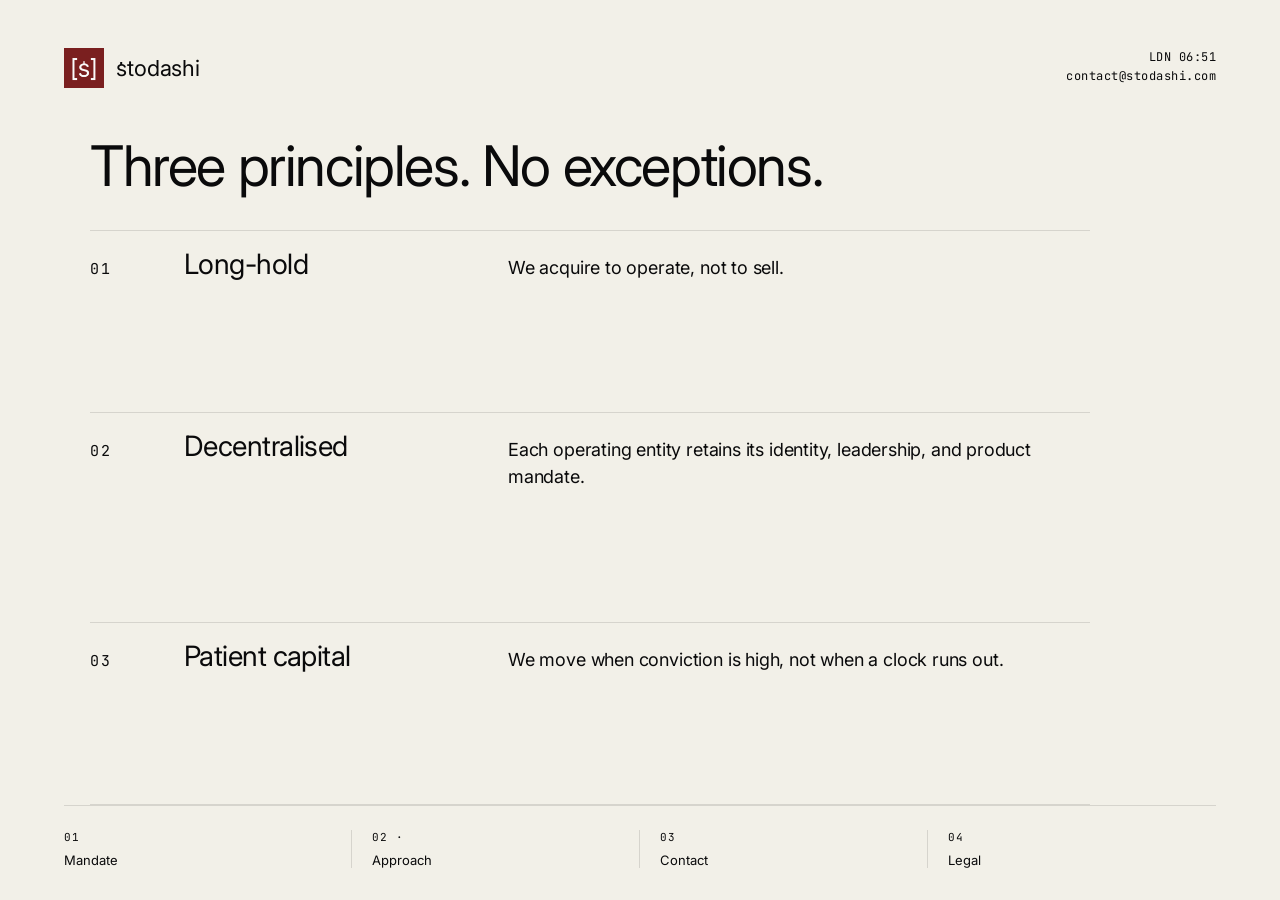
==== approach.html @ 736af3a5 "Reangle: London not Kuwait; mandate/lobby/console emphasize records hold; index hero Building/Connec" ====
<!DOCTYPE html>
<html lang="en">
<head>
  <meta charset="UTF-8" />
  <meta name="viewport" content="width=device-width, initial-scale=1.0" />
  <title>Approach &mdash; stodashi</title>
  <meta name="description" content="Long-hold. Decentralised. Patient capital. Quiet." />
  <meta name="robots" content="index,follow" />
  <link rel="icon" type="image/png" href="/assets/stodashi-logo.png" />

  <link rel="preconnect" href="https://fonts.googleapis.com" />
  <link rel="preconnect" href="https://fonts.gstatic.com" crossorigin />
  <link
    href="https://fonts.googleapis.com/css2?family=Inter:wght@400&family=JetBrains+Mono:wght@400&display=swap"
    rel="stylesheet"
  />

  <style>
    :root {
      --obsidian: #0A0A0B;
      --graphite: #1A1A1C;
      --bone: #F2F0E8;
      --ash: #8C8C8F;
      --iron: #2A2A2D;
      --oxblood: #791F1F;

      --font-display: 'Inter', -apple-system, BlinkMacSystemFont, 'Helvetica Neue', sans-serif;
      --font-mono: 'JetBrains Mono', 'SF Mono', Menlo, Consolas, monospace;
    }

    *, *::before, *::after { box-sizing: border-box; }

    html, body {
      margin: 0;
      padding: 0;
      background: var(--obsidian);
      color: var(--bone);
      font-family: var(--font-display);
      font-weight: 400;
      -webkit-font-smoothing: antialiased;
      -moz-osx-font-smoothing: grayscale;
    }

    body {
      min-height: 100vh;
      display: flex;
      flex-direction: column;
      padding: 48px 64px 32px;
    }

    a { color: inherit; text-decoration: none; transition: color 120ms ease; }

    /* Header ---------------------------------------------------------------- */
    header.site {
      display: flex;
      justify-content: space-between;
      align-items: flex-start;
      margin-bottom: 48px;
    }
    .lockup { display: inline-flex; align-items: center; gap: 12px; }
    .lockup-mark { width: 40px; height: 40px; display: block; }
    .lockup-text { font-size: 22px; letter-spacing: -0.005em; color: var(--bone); }
    .stamp {
      font-family: var(--font-mono);
      font-size: 12px;
      color: var(--bone);
      text-align: right;
      letter-spacing: 0.04em;
      line-height: 1.6;
    }
    .stamp a { color: inherit; transition: color 120ms ease; }
    .stamp a:hover { color: var(--bone); }

    /* Page title ------------------------------------------------------------ */
    h1.title {
      font-size: 56px;
      line-height: 1.1;
      letter-spacing: -0.025em;
      color: var(--bone);
      white-space: nowrap;
      margin: 0 0 32px;
      font-weight: 400;
    }

    main { flex: 1; max-width: 1100px; width: 100%; margin: 0 auto; display: flex; flex-direction: column; }

    /* Statements ------------------------------------------------------------ */
    .statements {
      max-width: 1000px;
      border-top: 1px solid var(--iron);
      flex: 1;
      display: flex;
      flex-direction: column;
    }
    .statement {
      display: grid;
      grid-template-columns: 70px 300px 1fr;
      gap: 24px;
      padding: 18px 0;
      border-bottom: 1px solid var(--iron);
      align-items: baseline;
      flex: 1;
    }
    .statement .num {
      font-family: var(--font-mono);
      font-size: 15px;
      letter-spacing: 0.12em;
      color: var(--bone);
    }
    .statement .heading {
      font-family: var(--font-display);
      font-size: 28px;
      line-height: 1.1;
      letter-spacing: -0.02em;
      color: var(--bone);
    }
    .statement .text {
      font-size: 18px;
      line-height: 1.5;
      letter-spacing: -0.01em;
      color: var(--bone);
      max-width: 56ch;
      margin: 0;
    }

    /* Index footer ---------------------------------------------------------- */
    .index {
      border-top: 1px solid var(--iron);
      padding-top: 24px;
      margin-top: 0;
      display: grid;
      grid-template-columns: repeat(4, 1fr);
    }
    .index-item { padding: 0 20px; border-right: 1px solid var(--iron); }
    .index-item:first-child { padding-left: 0; }
    .index-item:last-child { padding-right: 0; border-right: none; }
    .index-item a { display: block; }
    .index-num {
      font-family: var(--font-mono);
      font-size: 11px;
      color: var(--ash);
      letter-spacing: 0.08em;
      margin-bottom: 8px;
      transition: color 120ms ease;
    }
    .index-title {
      font-size: 13px;
      color: var(--ash);
      letter-spacing: -0.005em;
      display: block;
      transition: color 120ms ease;
    }
    .index-item a:hover .index-num,
    .index-item a:hover .index-title { color: var(--bone); }
    .index-item.current .index-num,
    .index-item.current .index-title { color: var(--bone); }
    .index-item.current { pointer-events: none; }

    @media (max-width: 720px) {
      body { padding: 32px 24px; }
      header.site { margin-bottom: 48px; }
      h1.title { font-size: 36px; white-space: normal; }
      .statement {
        grid-template-columns: 50px 1fr;
        gap: 14px 14px;
        padding: 22px 0;
      }
      .statement .text { grid-column: 1 / -1; font-size: 16px; }
      .index {
        grid-template-columns: 1fr 1fr;
        gap: 24px 0;
        margin-top: 0;
      }
      .index-item:nth-child(2) { border-right: none; padding-right: 0; }
      .index-item:nth-child(3) { padding-left: 0; border-right: 1px solid var(--iron); }
      .index-item:nth-child(4) { padding-right: 0; border-right: none; }
    }
    @media (max-width: 420px) {
      .index { grid-template-columns: 1fr; }
      .index-item {
        padding: 16px 0;
        border-right: none !important;
        border-bottom: 1px solid var(--iron);
      }
      .index-item:last-child { border-bottom: none; }
    }

    /* Page transition ------------------------------------------------------- */
    @view-transition { navigation: auto; }
    ::view-transition-old(root), ::view-transition-new(root) { animation-duration: 200ms; animation-timing-function: cubic-bezier(0.2, 0.6, 0.2, 1); }
    @keyframes pageFadeIn { from { opacity: 0; } to { opacity: 1; } }
    body { animation: pageFadeIn 200ms cubic-bezier(0.2, 0.6, 0.2, 1); }
    @supports (view-transition-name: none) { body { animation: none; } }
    @media (prefers-reduced-motion: reduce) { body { animation: none; } }
    .lockup-text .lockup-s { position: relative; display: inline-block; }
    .lockup-text .lockup-s::before { content: ""; position: absolute; top: 0.32em; left: 50%; transform: translateX(-50%); width: 0.075em; height: 0.13em; background: currentColor; }
    /* Inverted palette */
    body { --bone: #0A0A0B; --obsidian: #F2F0E8; --iron: #D6D4CD; --ash: #0A0A0B; }
  </style>
</head>
<body>
  <header class="site">
    <a href="index.html" class="lockup" aria-label="Stodashi home">
      <img src="/assets/stodashi-logo.png" alt="" class="lockup-mark" width="40" height="40" />
      <span class="lockup-text"><span class="lockup-s">s</span>todashi</span>
    </a>
    <div class="stamp">
      <span id="local-time">LDN --:--</span><br />
      <a href="mailto:contact@stodashi.com">contact@stodashi.com</a>
    </div>
  </header>

  <main>
    <h1 class="title">Three principles. No exceptions.</h1>

    <div class="statements">
      <div class="statement">
        <div class="num">01</div>
        <div class="heading">Long-hold</div>
        <p class="text">We acquire to operate, not to sell.</p>
      </div>
      <div class="statement">
        <div class="num">02</div>
        <div class="heading">Decentralised</div>
        <p class="text">Each operating entity retains its identity, leadership, and product mandate.</p>
      </div>
      <div class="statement">
        <div class="num">03</div>
        <div class="heading">Patient capital</div>
        <p class="text">We move when conviction is high, not when a clock runs out.</p>
      </div>
    </div>
  </main>

  <nav class="index" aria-label="Sections">
    <div class="index-item">
      <a href="mandate.html">
        <div class="index-num">01</div>
        <span class="index-title">Mandate</span>
      </a>
    </div>
    <div class="index-item current">
      <a href="approach.html" aria-current="page">
        <div class="index-num">02 &middot;</div>
        <span class="index-title">Approach</span>
      </a>
    </div>
    <div class="index-item">
      <a href="contact.html">
        <div class="index-num">03</div>
        <span class="index-title">Contact</span>
      </a>
    </div>
    <div class="index-item">
      <a href="legal.html">
        <div class="index-num">04</div>
        <span class="index-title">Legal</span>
      </a>
    </div>
  </nav>
  <script src="/time.js" defer></script>
</body>
</html>
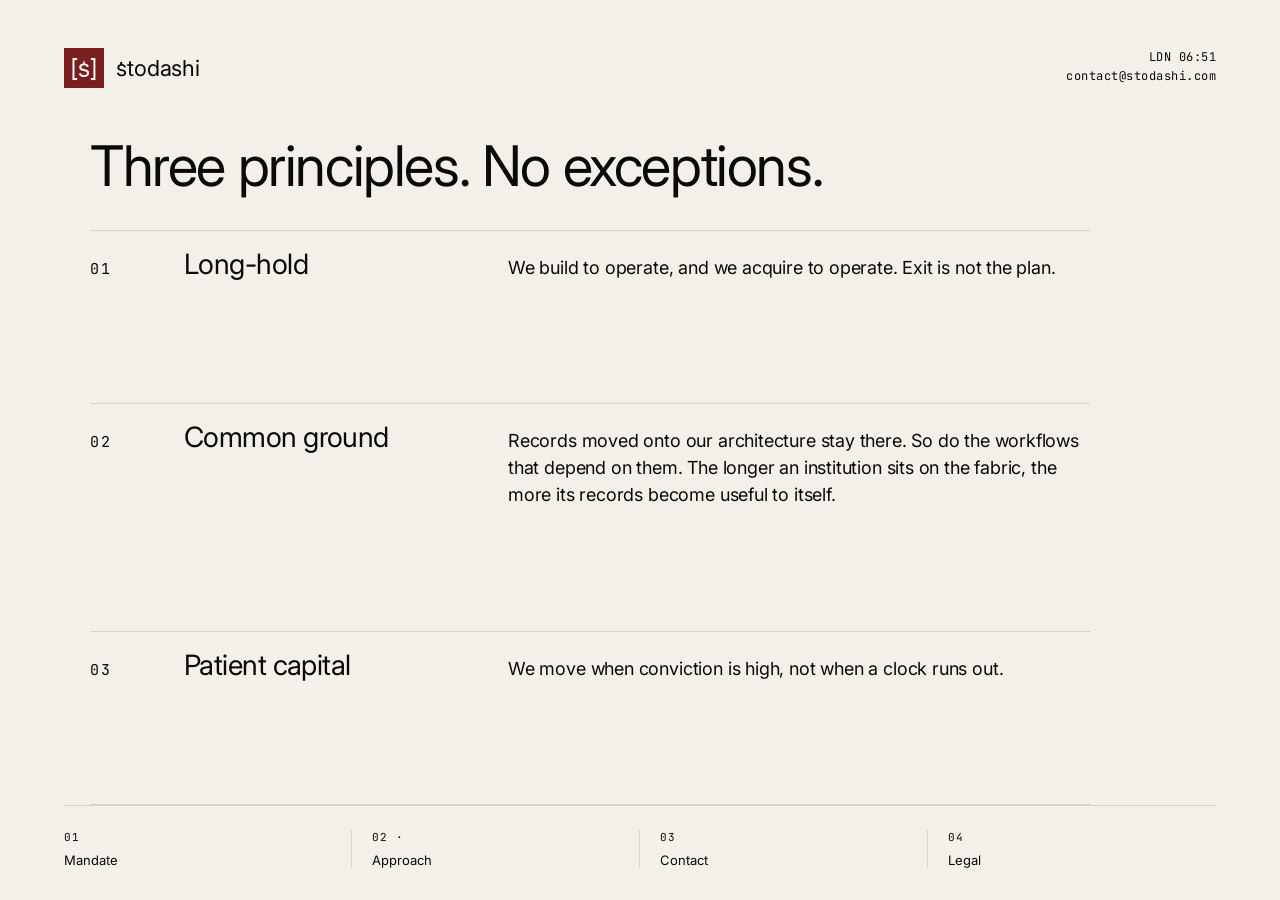
==== commit ca4fa614: "Mandate diptych (Build/Connect with taglines); Approach copy revised; 3-button Contact; CONNECT tab " ====
--- a/approach.html
+++ b/approach.html
@@ -217,12 +217,12 @@
       <div class="statement">
         <div class="num">01</div>
         <div class="heading">Long-hold</div>
-        <p class="text">We acquire to operate, not to sell.</p>
+        <p class="text">We build to operate, and we acquire to operate. Exit is not the plan.</p>
       </div>
       <div class="statement">
         <div class="num">02</div>
-        <div class="heading">Decentralised</div>
-        <p class="text">Each operating entity retains its identity, leadership, and product mandate.</p>
+        <div class="heading">Common ground</div>
+        <p class="text">Records moved onto our architecture stay there. So do the workflows that depend on them. The longer an institution sits on the fabric, the more its records become useful to itself.</p>
       </div>
       <div class="statement">
         <div class="num">03</div>
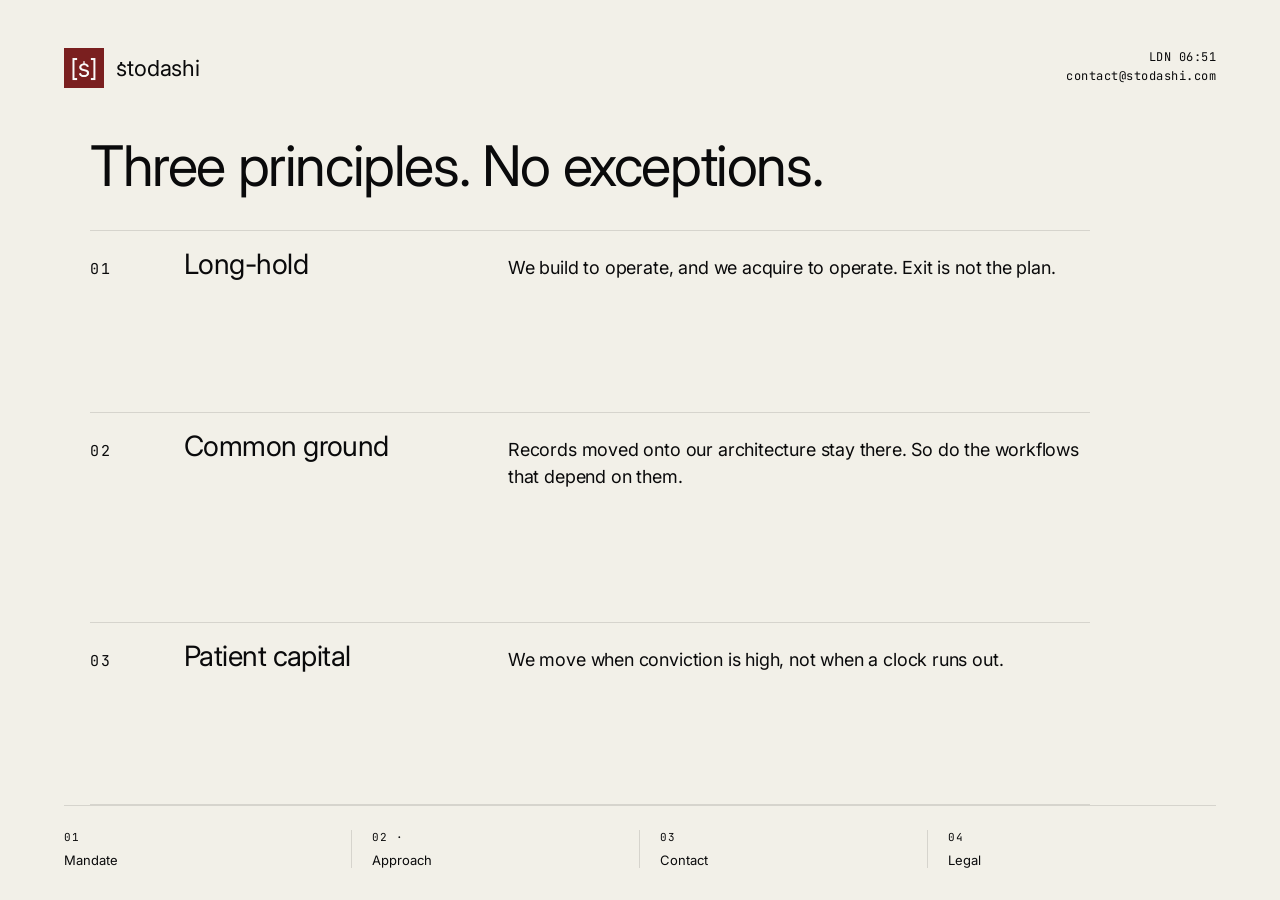
==== commit a567e0e5: "Tighten Common ground statement to two sentences" ====
--- a/approach.html
+++ b/approach.html
@@ -222,7 +222,7 @@
       <div class="statement">
         <div class="num">02</div>
         <div class="heading">Common ground</div>
-        <p class="text">Records moved onto our architecture stay there. So do the workflows that depend on them. The longer an institution sits on the fabric, the more its records become useful to itself.</p>
+        <p class="text">Records moved onto our architecture stay there. So do the workflows that depend on them.</p>
       </div>
       <div class="statement">
         <div class="num">03</div>
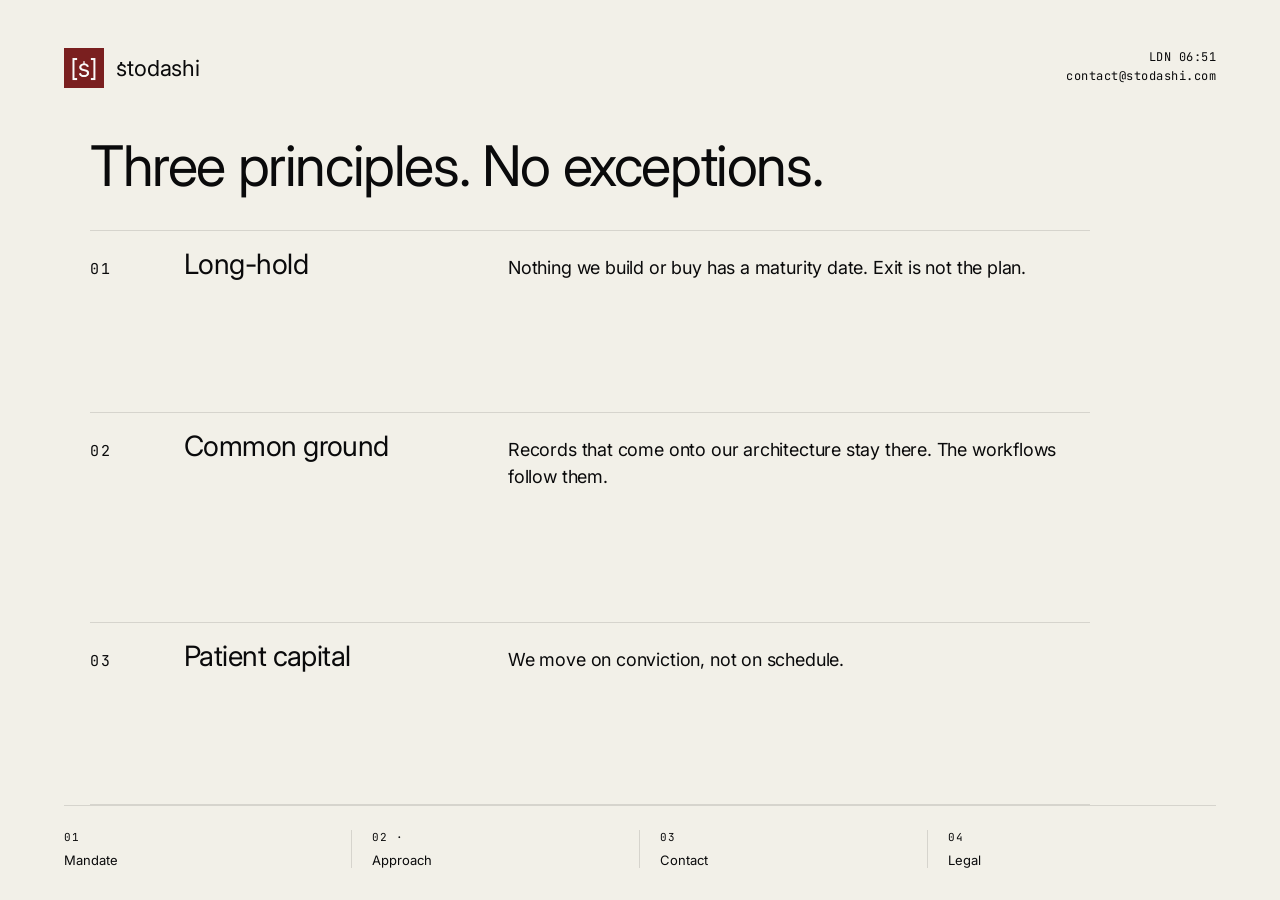
==== commit 7ef7d321: "Fresh rewrite across all pages: plainspoken voice, software-build + records-acquisition positioning" ====
--- a/approach.html
+++ b/approach.html
@@ -4,7 +4,7 @@
   <meta charset="UTF-8" />
   <meta name="viewport" content="width=device-width, initial-scale=1.0" />
   <title>Approach &mdash; stodashi</title>
-  <meta name="description" content="Long-hold. Decentralised. Patient capital. Quiet." />
+  <meta name="description" content="Long-hold. Common ground. Patient capital." />
   <meta name="robots" content="index,follow" />
   <link rel="icon" type="image/png" href="/assets/stodashi-logo.png" />
 
@@ -217,17 +217,17 @@
       <div class="statement">
         <div class="num">01</div>
         <div class="heading">Long-hold</div>
-        <p class="text">We build to operate, and we acquire to operate. Exit is not the plan.</p>
+        <p class="text">Nothing we build or buy has a maturity date. Exit is not the plan.</p>
       </div>
       <div class="statement">
         <div class="num">02</div>
         <div class="heading">Common ground</div>
-        <p class="text">Records moved onto our architecture stay there. So do the workflows that depend on them.</p>
+        <p class="text">Records that come onto our architecture stay there. The workflows follow them.</p>
       </div>
       <div class="statement">
         <div class="num">03</div>
         <div class="heading">Patient capital</div>
-        <p class="text">We move when conviction is high, not when a clock runs out.</p>
+        <p class="text">We move on conviction, not on schedule.</p>
       </div>
     </div>
   </main>
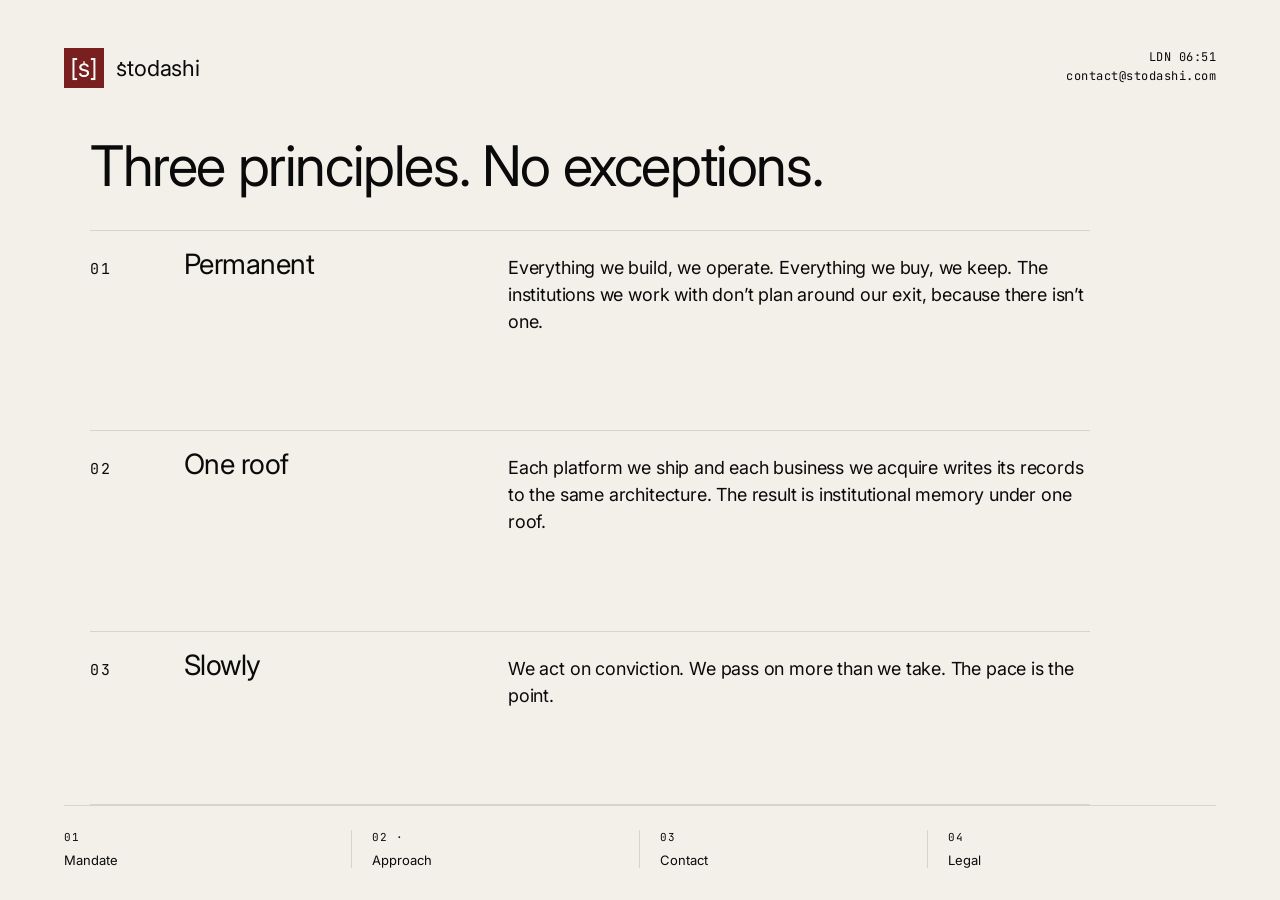
==== commit d53a0b49: "Approach principles fully rewritten: Permanent / One roof / Slowly (new names + bodies)" ====
--- a/approach.html
+++ b/approach.html
@@ -4,7 +4,7 @@
   <meta charset="UTF-8" />
   <meta name="viewport" content="width=device-width, initial-scale=1.0" />
   <title>Approach &mdash; stodashi</title>
-  <meta name="description" content="Long-hold. Common ground. Patient capital." />
+  <meta name="description" content="Permanent. One roof. Slowly." />
   <meta name="robots" content="index,follow" />
   <link rel="icon" type="image/png" href="/assets/stodashi-logo.png" />
 
@@ -216,18 +216,18 @@
     <div class="statements">
       <div class="statement">
         <div class="num">01</div>
-        <div class="heading">Long-hold</div>
-        <p class="text">Nothing we build or buy has a maturity date. Exit is not the plan.</p>
+        <div class="heading">Permanent</div>
+        <p class="text">Everything we build, we operate. Everything we buy, we keep. The institutions we work with don&rsquo;t plan around our exit, because there isn&rsquo;t one.</p>
       </div>
       <div class="statement">
         <div class="num">02</div>
-        <div class="heading">Common ground</div>
-        <p class="text">Records that come onto our architecture stay there. The workflows follow them.</p>
+        <div class="heading">One roof</div>
+        <p class="text">Each platform we ship and each business we acquire writes its records to the same architecture. The result is institutional memory under one roof.</p>
       </div>
       <div class="statement">
         <div class="num">03</div>
-        <div class="heading">Patient capital</div>
-        <p class="text">We move on conviction, not on schedule.</p>
+        <div class="heading">Slowly</div>
+        <p class="text">We act on conviction. We pass on more than we take. The pace is the point.</p>
       </div>
     </div>
   </main>
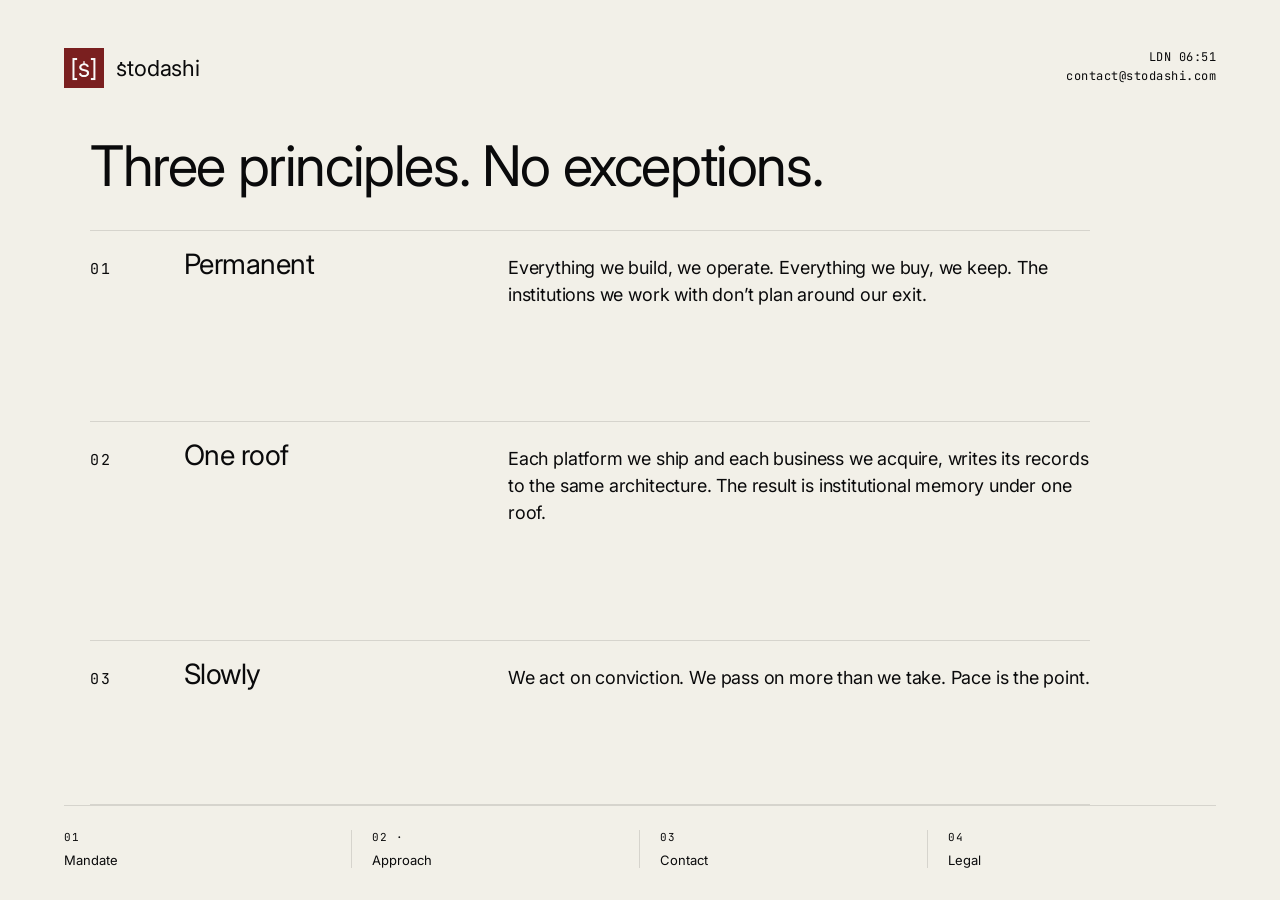
==== commit bc5962c3: "Approach copy tweaks (Pace, comma, drop trailing clause); contact body top-aligned + email lifted fr" ====
--- a/approach.html
+++ b/approach.html
@@ -217,17 +217,17 @@
       <div class="statement">
         <div class="num">01</div>
         <div class="heading">Permanent</div>
-        <p class="text">Everything we build, we operate. Everything we buy, we keep. The institutions we work with don&rsquo;t plan around our exit, because there isn&rsquo;t one.</p>
+        <p class="text">Everything we build, we operate. Everything we buy, we keep. The institutions we work with don&rsquo;t plan around our exit.</p>
       </div>
       <div class="statement">
         <div class="num">02</div>
         <div class="heading">One roof</div>
-        <p class="text">Each platform we ship and each business we acquire writes its records to the same architecture. The result is institutional memory under one roof.</p>
+        <p class="text">Each platform we ship and each business we acquire, writes its records to the same architecture. The result is institutional memory under one roof.</p>
       </div>
       <div class="statement">
         <div class="num">03</div>
         <div class="heading">Slowly</div>
-        <p class="text">We act on conviction. We pass on more than we take. The pace is the point.</p>
+        <p class="text">We act on conviction. We pass on more than we take. Pace is the point.</p>
       </div>
     </div>
   </main>
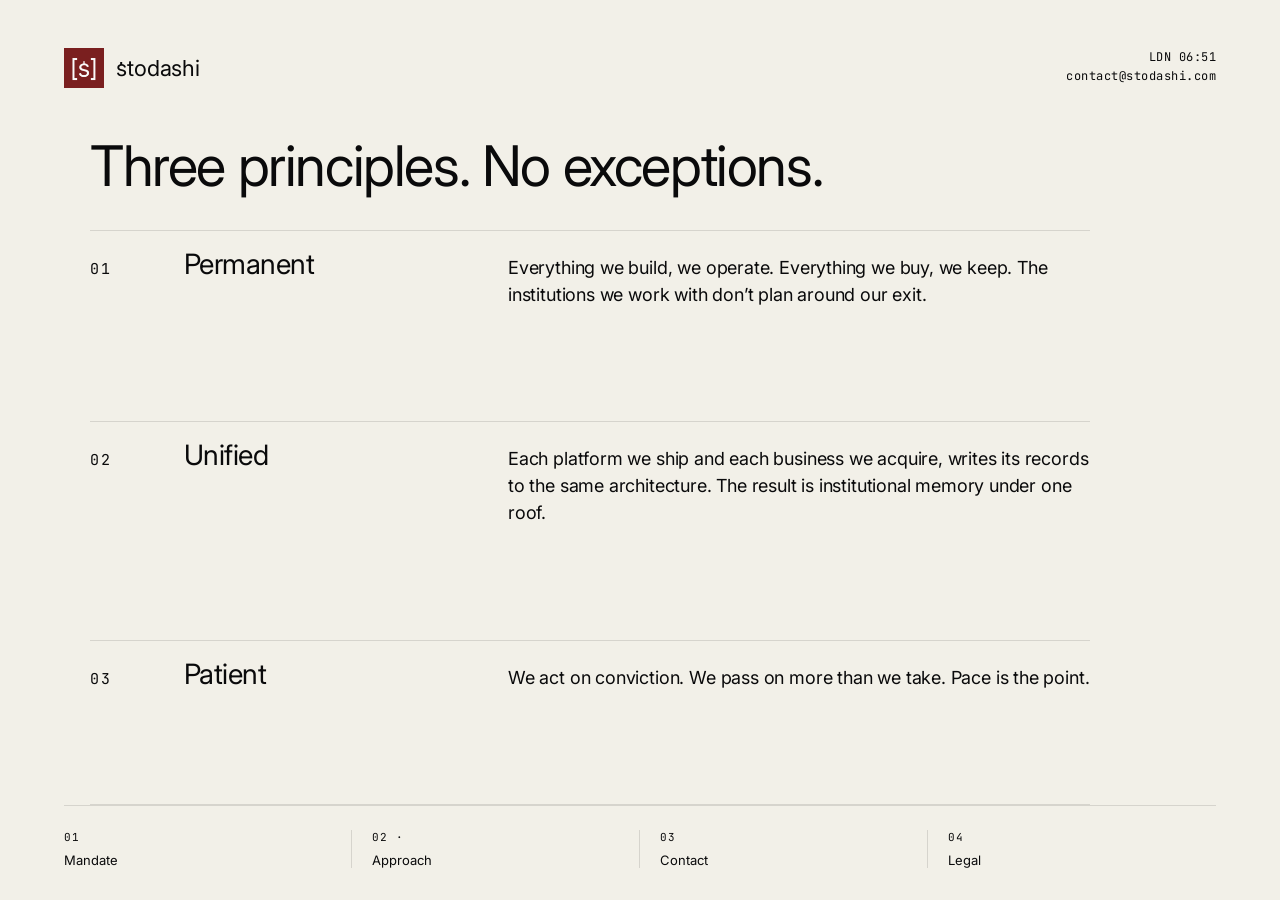
==== commit ff758066: "Rename principles: One roof → Unified, Slowly → Patient" ====
--- a/approach.html
+++ b/approach.html
@@ -4,7 +4,7 @@
   <meta charset="UTF-8" />
   <meta name="viewport" content="width=device-width, initial-scale=1.0" />
   <title>Approach &mdash; stodashi</title>
-  <meta name="description" content="Permanent. One roof. Slowly." />
+  <meta name="description" content="Permanent. Unified. Patient." />
   <meta name="robots" content="index,follow" />
   <link rel="icon" type="image/png" href="/assets/stodashi-logo.png" />
 
@@ -221,12 +221,12 @@
       </div>
       <div class="statement">
         <div class="num">02</div>
-        <div class="heading">One roof</div>
+        <div class="heading">Unified</div>
         <p class="text">Each platform we ship and each business we acquire, writes its records to the same architecture. The result is institutional memory under one roof.</p>
       </div>
       <div class="statement">
         <div class="num">03</div>
-        <div class="heading">Slowly</div>
+        <div class="heading">Patient</div>
         <p class="text">We act on conviction. We pass on more than we take. Pace is the point.</p>
       </div>
     </div>
